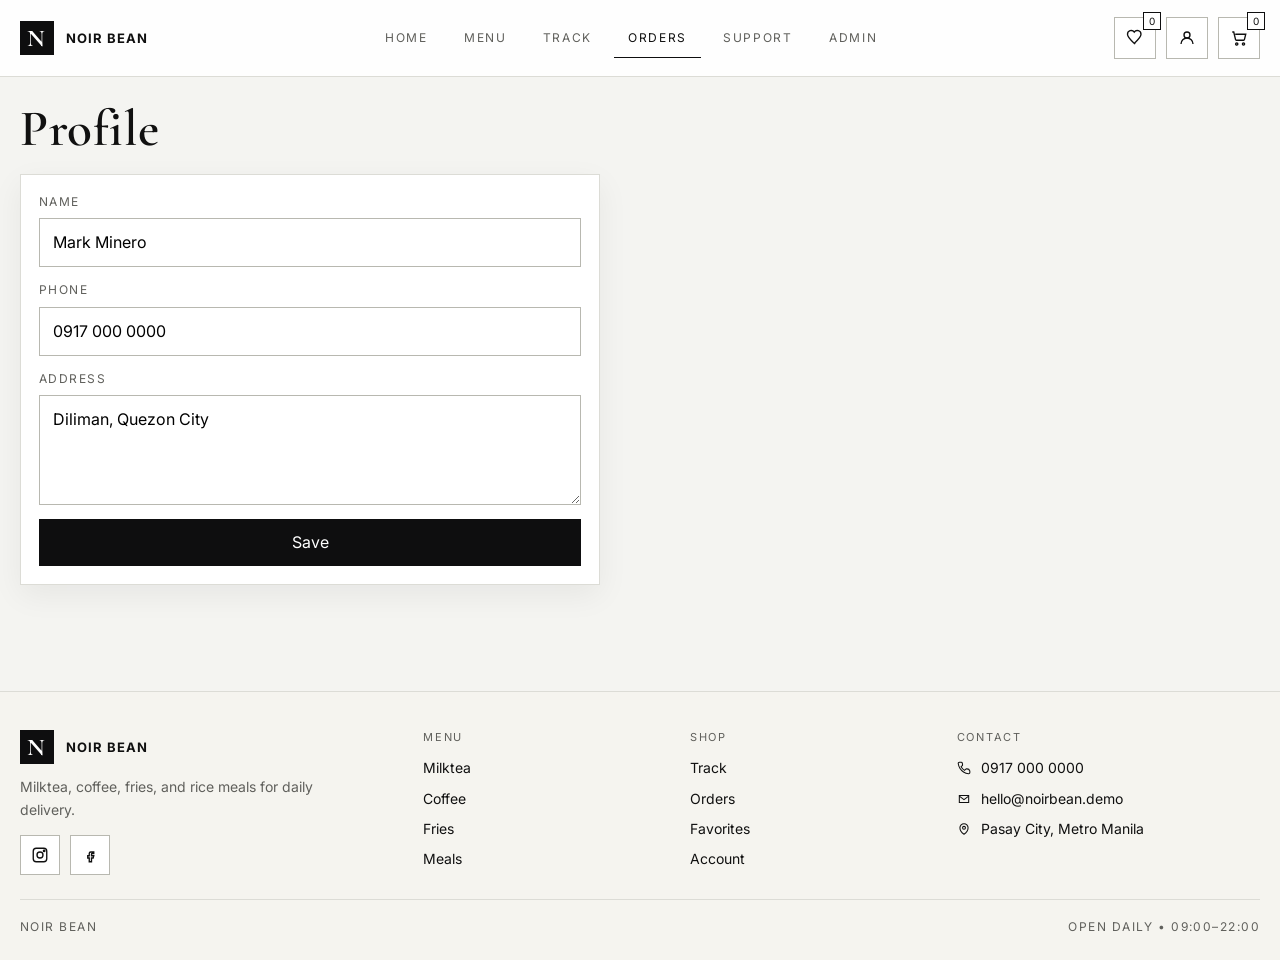
==== account.html @ 7abf773f "initial commit" ====
<!doctype html><html><head><title>Profile — Noir Bean</title><meta charset="utf-8"><meta name="viewport" content="width=device-width, initial-scale=1"><link rel="preconnect" href="https://fonts.googleapis.com"><link rel="preconnect" href="https://fonts.gstatic.com" crossorigin><link href="https://fonts.googleapis.com/css2?family=Cormorant+Garamond:wght@500;600;700&family=Inter:wght@400;500;600;700&display=swap" rel="stylesheet"><link rel="stylesheet" href="assets/css/style.css"></head><body data-page="account" data-active="history"><div data-header></div><main class="page"><section class="container"><div class="page-head"><div><h1>Profile</h1></div></div><div id="account-shell"></div></section></main><div data-footer></div><div id="modal" class="modal"></div><script src="assets/js/templates.js"></script><script src="assets/js/bootstrap.js"></script><script src="assets/js/app.js"></script></body></html>
---- assets/css/style.css ----
:root{
  --bg:#f4f4f1;
  --surface:#ffffff;
  --line:#dcdcd6;
  --line-dark:#b8b8b0;
  --text:#101010;
  --muted:#60605c;
  --dark:#0e0e0f;
  --soft:#efefe9;
  --ok:#0f7a34;
  --warn:#975d00;
  --danger:#8f1515;
  --shadow:0 10px 30px rgba(0,0,0,.06);
  --max:1280px;
}
*{box-sizing:border-box}
html,body{margin:0;padding:0}
body{font-family:Inter,system-ui,-apple-system,BlinkMacSystemFont,"Segoe UI",sans-serif;background:var(--bg);color:var(--text);line-height:1.45}
a{text-decoration:none;color:inherit}
img{display:block;max-width:100%}
button,input,textarea,select{font:inherit}
button{cursor:pointer}
.container{width:min(var(--max),calc(100% - 40px));margin:0 auto}
.page{padding:28px 0 72px}
.section{padding:22px 0}
.section-head,.split-head{display:flex;justify-content:space-between;align-items:end;gap:16px;margin-bottom:18px}
.section-head h2,.page-head h1,.split-head h2,.hero-copy h1,.admin-shell h1{font-family:"Cormorant Garamond", Georgia, serif;font-size:clamp(32px,4vw,56px);line-height:.95;letter-spacing:.01em;margin:0;font-weight:600}
.section-head p,.page-head p,.muted{color:var(--muted);margin:6px 0 0}
.page-head{display:flex;justify-content:space-between;align-items:end;gap:16px;margin-bottom:20px}
.tiny-inline,.tiny{font-size:12px;color:var(--muted);display:inline-flex;align-items:center;gap:6px}

.hero{padding:26px 0 18px}
.hero-grid{display:grid;grid-template-columns:1.1fr .9fr;gap:22px}
.hero-copy,.hero-media,.feature-card,.panel,.product-card,.bundle-card,.category-card,.metric,.board-card,.note-item,.history-row,.status-card,.promo-card,.mini-card{background:var(--surface);border:1px solid var(--line);box-shadow:var(--shadow)}
.hero-copy{padding:42px;display:flex;flex-direction:column;justify-content:space-between;min-height:500px;background:linear-gradient(180deg,#ffffff,#f7f7f3)}
.hero-copy p{font-size:15px;max-width:42ch}
.hero-actions,.page-actions,.nav-inline,.pay-row,.chip-row{display:flex;flex-wrap:wrap;gap:10px}
.hero-stat-row{display:grid;grid-template-columns:repeat(3,1fr);gap:10px}
.status-card{padding:16px}
.status-card span{display:block;color:var(--muted);font-size:12px;text-transform:uppercase;letter-spacing:.12em}
.status-card strong{font-size:22px}
.hero-media{overflow:hidden;position:relative;min-height:500px}
.hero-media img{width:100%;height:100%;object-fit:cover}
.hero-floating{position:absolute;right:18px;bottom:18px;background:rgba(255,255,255,.94);border:1px solid var(--line);padding:16px 18px;min-width:180px}
.grid-4{display:grid;grid-template-columns:repeat(4,1fr);gap:18px}
.grid-3{display:grid;grid-template-columns:repeat(3,1fr);gap:18px}
.product-grid{display:grid;grid-template-columns:repeat(4,minmax(0,1fr));gap:18px;align-items:start}
.category-card{position:relative;min-height:170px;padding:18px;overflow:hidden;display:flex;align-items:end}
.category-card img{position:absolute;inset:0;width:100%;height:100%;object-fit:cover;filter:grayscale(.1);opacity:.92}
.category-card::after{content:"";position:absolute;inset:0;background:linear-gradient(180deg,transparent,rgba(0,0,0,.55))}
.category-card span,.category-card strong{position:relative;color:#fff;z-index:1}
.category-card strong{display:block;font-size:26px;font-family:"Cormorant Garamond",serif}
.product-card{display:flex;flex-direction:column;overflow:hidden;min-width:0}
.product-media{display:block;aspect-ratio:4/3;overflow:hidden;background:#e9e9e3}
.product-media img{width:100%;height:100%;object-fit:cover;transition:transform .35s ease}
.product-card:hover .product-media img{transform:scale(1.04)}
.product-body{padding:14px 14px 16px;display:flex;flex-direction:column;gap:10px}
.product-top,.product-meta,.sum-row,.modal-head,.modal-foot,.order-head,.line-item{display:flex;align-items:center;justify-content:space-between;gap:12px}
.product-name{font-size:18px;font-weight:600}
.product-desc{color:var(--muted);font-size:13px;margin:0}
.product-actions{display:flex;gap:8px;margin-top:4px}
.bundle-card{display:grid;grid-template-columns:132px 1fr;gap:16px;align-items:center;padding:10px}
.bundle-card img{width:100%;height:104px;object-fit:cover}
.bundle-card p{margin:0 0 6px;font-size:15px}
.pill{display:inline-flex;align-items:center;justify-content:center;padding:5px 9px;border:1px solid var(--line-dark);font-size:11px;text-transform:uppercase;letter-spacing:.12em;background:#fff}
.pill.dark{background:var(--dark);color:#fff;border-color:var(--dark)}
.nav-tools .btn-icon{position:relative}
.site-header{position:sticky;top:0;z-index:40;background:rgba(255,255,255,.88);backdrop-filter:blur(10px);border-bottom:1px solid var(--line)}
.topbar{display:grid;grid-template-columns:auto 1fr auto;align-items:center;gap:18px;min-height:78px}
.brand{display:inline-flex;align-items:center;gap:12px;font-weight:700;letter-spacing:.08em;text-transform:uppercase;font-size:13px}
.brand.small{font-size:12px}
.brand-mark{width:34px;height:34px;border:1px solid var(--dark);display:grid;place-items:center;background:var(--dark);color:#fff;font-family:"Cormorant Garamond",serif;font-size:24px}
.main-nav{display:flex;align-items:center;justify-content:center;gap:8px}
.nav-link{padding:11px 14px;font-size:12px;text-transform:uppercase;letter-spacing:.14em;color:var(--muted);border-bottom:1px solid transparent}
.nav-link.active,.nav-link:hover{color:var(--text);border-color:var(--dark)}
.nav-mobile-head,.nav-mobile-tools,.nav-overlay{display:none}
.nav-tools{display:flex;align-items:center;gap:10px;justify-self:end}
.mobile-nav-toggle,.mobile-close{display:none}
.count-badge{position:absolute;right:-6px;top:-6px;min-width:18px;height:18px;border:1px solid var(--dark);display:grid;place-items:center;background:#fff;font-size:10px}
.count-badge.inline{position:static;min-width:20px;height:20px;margin-left:auto}
.btn,.chip,.text-btn{border:1px solid var(--dark);background:#fff;color:var(--text);padding:11px 14px;display:inline-flex;align-items:center;justify-content:center;gap:8px;transition:.2s ease}
.btn:hover,.chip:hover,.text-btn:hover{background:#f4f4f0}
.btn-dark{background:var(--dark);color:#fff}
.btn-dark:hover{background:#222}
.btn-icon{width:42px;height:42px;padding:0;border-color:var(--line-dark)}
.btn-icon.active{background:var(--dark);color:#fff;border-color:var(--dark)}
.text-btn{border:none;padding:0;background:none;color:var(--muted)}
.wide{width:100%}
.icon{width:18px;height:18px;display:inline-flex}.icon svg{width:100%;height:100%}
.icon.small{width:14px;height:14px}
.control-row{display:flex;flex-wrap:wrap;gap:10px;align-items:center}
.search-box,.select-box{background:#fff;border:1px solid var(--line);display:flex;align-items:center;gap:10px;padding:0 12px;min-height:48px}
.search-box input,.select-box select{border:none;outline:none;background:transparent;min-width:180px}
.chip{border-color:var(--line-dark);padding:10px 12px}
.chip.active{background:var(--dark);color:#fff;border-color:var(--dark)}
.panel{padding:18px}
.sticky{position:sticky;top:100px}
.form-stack{display:grid;gap:14px}.field{display:grid;gap:8px}.field label{font-size:12px;text-transform:uppercase;letter-spacing:.12em;color:var(--muted)}
.field input,.field textarea{border:1px solid var(--line-dark);padding:12px 13px;background:#fff;outline:none}.field textarea{min-height:110px;resize:vertical}
.product-page-grid,.tracking-grid,.cart-grid,.checkout-grid,.split-grid,.admin-shell{display:grid;gap:20px}
.product-page-grid{grid-template-columns:1.05fr .95fr}.product-page-media{background:#fff;border:1px solid var(--line);padding:12px}.product-page-media img{width:100%;aspect-ratio:4/4;object-fit:cover}
.product-page-info{background:#fff;border:1px solid var(--line);padding:24px 24px 28px}.product-page-info h1{margin:10px 0 6px;font-family:"Cormorant Garamond",serif;font-size:54px;line-height:.95}
.breadcrumb{font-size:12px;color:var(--muted);text-transform:uppercase;letter-spacing:.12em}
.price-line{display:flex;justify-content:space-between;align-items:center;gap:12px;margin:12px 0 18px}.price-line strong{font-size:32px}
.option-group{display:grid;gap:8px;margin:16px 0}.option-group label{font-size:12px;text-transform:uppercase;letter-spacing:.12em;color:var(--muted)}
.qty-row{display:flex;align-items:center;gap:14px;margin:18px 0}
.cart-grid,.checkout-grid{grid-template-columns:1.2fr .8fr}.cart-row{display:grid;grid-template-columns:90px 1fr auto;gap:14px;align-items:center;padding:14px 0;border-bottom:1px solid var(--line)}
.cart-row img{width:90px;height:90px;object-fit:cover}.cart-row h3{margin:0 0 4px}.cart-row p{margin:0 0 6px;color:var(--muted);font-size:13px}
.qty-tools{display:flex;align-items:center;gap:8px;flex-wrap:wrap;justify-content:flex-end}
.sum-row{padding:8px 0}.sum-row.total{border-top:1px solid var(--line);margin-top:6px;padding-top:16px}
.empty-state,.success-card{min-height:300px;display:grid;place-items:center;text-align:center;gap:14px}.success-card strong{font-size:22px}
.tracking-grid{grid-template-columns:1.2fr .8fr}.tracking-map{position:relative;height:220px;border:1px solid var(--line);background:linear-gradient(180deg,#f9f9f7,#f0f0ea);overflow:hidden;margin-top:18px}.route{position:absolute;left:12%;right:12%;top:50%;height:4px;background:#d3d3cc;transform:translateY(-50%)}.route-fill{position:absolute;left:12%;top:50%;height:4px;background:var(--dark);transform:translateY(-50%)}
.marker{position:absolute;top:50%;transform:translateY(-50%);padding:8px 10px;border:1px solid var(--dark);background:#fff;font-size:12px}.marker.shop{left:10%}.marker.home{right:10%}.marker.rider{top:38%}
.timeline{display:grid;grid-template-columns:repeat(4,1fr);gap:10px;margin-top:18px}.timeline-step{padding:14px;border:1px solid var(--line);background:#fafaf7}.timeline-step.done{border-color:var(--dark);background:#fff}.timeline-step span{display:inline-grid;place-items:center;width:28px;height:28px;background:#ededea;border:1px solid var(--line-dark);margin-bottom:8px}
.support-grid{display:grid;grid-template-columns:repeat(3,1fr);gap:18px}.faq-list{margin-top:18px;display:grid;gap:12px}.faq-list details summary{cursor:pointer;font-weight:600}
.history-row{display:flex;justify-content:space-between;align-items:center;padding:16px 18px;margin-bottom:12px}.history-row p,.history-row span{margin:4px 0 0;color:var(--muted)}
.admin-layout{display:grid;grid-template-columns:260px 1fr;min-height:calc(100vh - 79px)}
.admin-side{background:var(--dark);color:#fff;padding:24px;border-right:1px solid #222}.admin-logo{display:flex;align-items:center;gap:10px;margin-bottom:22px;font-family:"Cormorant Garamond",serif;font-size:34px}.admin-side nav{display:grid;gap:8px}.admin-tab{border:1px solid #333;background:transparent;color:#fff;padding:12px 14px;text-align:left}.admin-tab.active,.admin-tab:hover{background:#fff;color:#111;border-color:#fff}
.admin-main{padding:24px}.metrics-grid{display:grid;grid-template-columns:repeat(5,1fr);gap:16px;margin-bottom:16px}.metric{padding:18px;display:grid;gap:10px;text-align:left}.metric span{font-size:12px;text-transform:uppercase;letter-spacing:.12em;color:var(--muted)}.metric strong{font-size:26px}.metric.live{background:#eaf8ef;border-color:#98d3ab;animation:pulse 1.4s infinite}.metric.cancel{background:#fdecec;border-color:#e1aaaa}.metric em{font-style:normal;color:var(--ok);font-size:12px;text-transform:uppercase;letter-spacing:.12em}
@keyframes pulse{0%{box-shadow:0 0 0 0 rgba(15,122,52,.15)}70%{box-shadow:0 0 0 12px rgba(15,122,52,0)}100%{box-shadow:0 0 0 0 rgba(15,122,52,0)}}
.overview-grid{display:grid;grid-template-columns:repeat(3,1fr);gap:16px;margin-bottom:16px}.line-item{padding:10px 0;border-bottom:1px solid var(--line)}
.board-grid{display:grid;grid-template-columns:repeat(4,1fr);gap:14px}.board-col{background:#f0f0eb;border:1px solid var(--line);padding:12px}.board-head{font-weight:700;margin-bottom:12px}.board-card{width:100%;text-align:left;border:1px solid var(--line-dark);background:#fff;padding:12px;display:grid;gap:6px;margin-bottom:10px}.board-empty{padding:24px 0;text-align:center;color:var(--muted)}
.table-wrap{overflow:auto;background:#fff;border:1px solid var(--line)}table{width:100%;border-collapse:collapse}th,td{padding:14px 12px;border-bottom:1px solid var(--line);text-align:left;font-size:14px}th{font-size:12px;text-transform:uppercase;letter-spacing:.12em;color:var(--muted)}
.status{display:inline-flex;padding:5px 9px;border:1px solid var(--line-dark);font-size:11px;text-transform:uppercase;letter-spacing:.12em;background:#fff}.status.queued{background:#f0f0ef}.status.preparing{background:#fff2dc;border-color:#d6b06c}.status.on-delivery{background:#e6f0ff;border-color:#8ab1ff}.status.delivered{background:#eaf8ef;border-color:#98d3ab}.status.low{background:#fdecec;border-color:#e6b3b3}.status.available{background:#eaf8ef;border-color:#98d3ab}.status.busy{background:#fff2dc;border-color:#d6b06c}.status.offline{background:#f0f0ef}.rider-card{display:grid;gap:12px}
.analytics-grid{display:grid;grid-template-columns:1.1fr .9fr;gap:16px}.chart{height:260px;display:flex;align-items:flex-end;gap:10px;padding:18px;background:linear-gradient(180deg,#fbfbf8,#f2f2ed);border:1px solid var(--line)}.bar{flex:1;background:var(--dark)}
.note-item{display:flex;justify-content:space-between;align-items:center;padding:14px;margin-bottom:10px}.mini-card{padding:16px;margin-bottom:12px;display:grid;gap:4px}.mini-card span{font-size:12px;text-transform:uppercase;letter-spacing:.12em;color:var(--muted)}
.modal{position:fixed;inset:0;pointer-events:none}.modal.open{pointer-events:auto}.modal-backdrop{position:absolute;inset:0;background:rgba(0,0,0,.36);opacity:0}.modal.open .modal-backdrop{opacity:1}.modal-card{position:relative;width:min(560px,calc(100% - 24px));margin:60px auto;background:#fff;border:1px solid var(--line);transform:translateY(18px);opacity:0}.modal.open .modal-card{transform:translateY(0);opacity:1}.modal-head,.modal-foot,.modal-body{padding:16px 18px}.modal-head,.modal-foot{border-bottom:1px solid var(--line)}.modal-foot{border-top:1px solid var(--line);border-bottom:none;justify-content:flex-end}
.toast-root{position:fixed;right:20px;bottom:20px;display:grid;gap:10px;z-index:60}.toast{background:var(--dark);color:#fff;padding:12px 16px;border:1px solid #222;opacity:0;transform:translateY(10px);transition:.2s ease}.toast.show{opacity:1;transform:translateY(0)}
.narrow{max-width:580px}
.footer{border-top:1px solid var(--line);padding:32px 0 24px;margin-top:34px;background:#f7f7f3}.footer-grid{display:grid;grid-template-columns:1.25fr .8fr .8fr 1fr;gap:24px;padding:6px 0 24px}.footer-brand{margin-bottom:12px}.footer-brand-block p{max-width:320px;margin:0 0 14px;color:var(--muted);line-height:1.6}.footer-title{display:block;margin-bottom:12px;font-size:11px;text-transform:uppercase;letter-spacing:.16em;color:var(--muted)}.footer-links,.footer-contact-list{display:grid;gap:10px}.footer-links a,.footer-contact-list a{color:var(--text);display:inline-flex;align-items:center;gap:10px}.footer-socials{display:flex;gap:10px}.social-link{width:40px;height:40px;border:1px solid var(--line-dark);display:grid;place-items:center;background:#fff}.social-link:hover{background:var(--dark);color:#fff;border-color:var(--dark)}.footer-bottom{display:flex;justify-content:space-between;gap:16px;padding-top:18px;border-top:1px solid var(--line);color:var(--muted);font-size:12px;text-transform:uppercase;letter-spacing:.12em}
@media (max-width: 1100px){
  .hero-grid,.product-grid,.grid-4,.metrics-grid,.overview-grid,.board-grid,.support-grid,.analytics-grid,.tracking-grid,.cart-grid,.checkout-grid,.product-page-grid{grid-template-columns:repeat(2,1fr)}
  .admin-layout{grid-template-columns:1fr}.admin-side{padding:16px}.admin-side nav{grid-template-columns:repeat(3,1fr)}
  .main-nav{position:fixed;top:0;right:0;bottom:0;width:min(360px,100%);background:#fff;padding:18px 18px 24px;display:grid;align-content:start;gap:4px;transform:translateX(100%);transition:.25s ease;border-left:1px solid var(--line);z-index:90}
  .nav-mobile-head{display:flex;align-items:center;justify-content:space-between;padding-bottom:12px;margin-bottom:8px;border-bottom:1px solid var(--line)}
  .nav-mobile-tools{display:grid;gap:8px;padding-top:12px;margin-top:10px;border-top:1px solid var(--line)}
  .nav-tool-link{display:flex;align-items:center;gap:10px;border:1px solid var(--line-dark);padding:12px;background:#fff;color:var(--text);text-transform:uppercase;letter-spacing:.12em;font-size:11px}
  .nav-tool-link .icon{width:16px;height:16px}
  body.nav-open .main-nav{transform:translateX(0)}
  .nav-overlay{position:fixed;inset:0;background:rgba(0,0,0,.28);z-index:80;opacity:0;pointer-events:none;transition:.2s ease}
  body.nav-open .nav-overlay{opacity:1;pointer-events:auto}
  .mobile-nav-toggle,.mobile-close{display:inline-flex}
  .main-nav .nav-link{padding:14px 0;border-bottom:1px solid var(--line)}
  .topbar{grid-template-columns:auto 1fr auto}
}
@media (max-width: 760px){
  .container{width:min(var(--max),calc(100% - 24px))}
  .hero-grid,.product-grid,.grid-4,.grid-3,.metrics-grid,.overview-grid,.board-grid,.support-grid,.analytics-grid,.tracking-grid,.cart-grid,.checkout-grid,.product-page-grid,.hero-stat-row,.footer-grid{grid-template-columns:1fr}
  .hero-copy,.hero-media{min-height:auto}
  .nav-tools .hide-mobile{display:none}
  .section-head,.page-head,.split-head,.footer-bottom{display:grid}
}


/* Fix pass */
.topbar{min-height:76px}
.main-nav{flex:1}
.nav-tools{display:flex;align-items:center;gap:10px}
.mobile-nav-toggle{display:none}
.nav-overlay{position:fixed;inset:0;background:rgba(0,0,0,.38);opacity:0;pointer-events:none;transition:.25s ease;z-index:80}
.nav-mobile-head,.nav-mobile-tools{display:none}
.footer{background:#f5f4ef}
.footer-grid{align-items:start}
.footer-brand-block p{font-size:14px}
.footer-contact-list a span,.footer-links a{font-size:14px}
@media (max-width:1100px){
  .mobile-nav-toggle{display:grid}
  .hide-mobile{display:none!important}
  .topbar{grid-template-columns:auto auto auto;display:grid;align-items:center;gap:12px}
  .brand{justify-self:start}
  .nav-tools{justify-self:end}
  .main-nav{position:fixed;top:0;right:0;bottom:0;width:min(380px,100%);background:#fff;padding:18px 22px 28px;display:grid;align-content:start;gap:4px;transform:translateX(100%);transition:.28s ease;border-left:1px solid var(--line);z-index:90;overflow:auto}
  .nav-mobile-head,.nav-mobile-tools{display:grid}
  .nav-mobile-head{grid-template-columns:1fr auto;align-items:center;padding-bottom:14px;margin-bottom:8px;border-bottom:1px solid var(--line)}
  .nav-mobile-tools{gap:10px;padding-top:14px;margin-top:8px;border-top:1px solid var(--line)}
  .nav-tool-link{display:grid;grid-template-columns:20px 1fr auto;align-items:center;gap:12px;padding:12px 0;border-bottom:1px solid var(--line);color:var(--text)}
  .main-nav .nav-link{padding:14px 0;border-bottom:1px solid var(--line)}
  body.nav-open{overflow:hidden}
  body.nav-open .main-nav{transform:translateX(0)}
  body.nav-open .nav-overlay{opacity:1;pointer-events:auto}
}
@media (max-width:760px){
  .footer-bottom{grid-template-columns:1fr;gap:8px}
}

@media (max-width:1100px){
  .topbar{grid-template-columns:auto 1fr auto;gap:10px}
  .main-nav{width:min(340px,100%)}
  .nav-tools{display:flex;align-items:center;justify-self:end;gap:8px}
  .nav-tools .btn-icon{width:42px;height:42px}
  .mobile-nav-toggle{display:inline-flex;order:3}
}
@media (max-width:760px){
  .product-grid{grid-template-columns:1fr}
  .product-media{aspect-ratio:4/3}
}
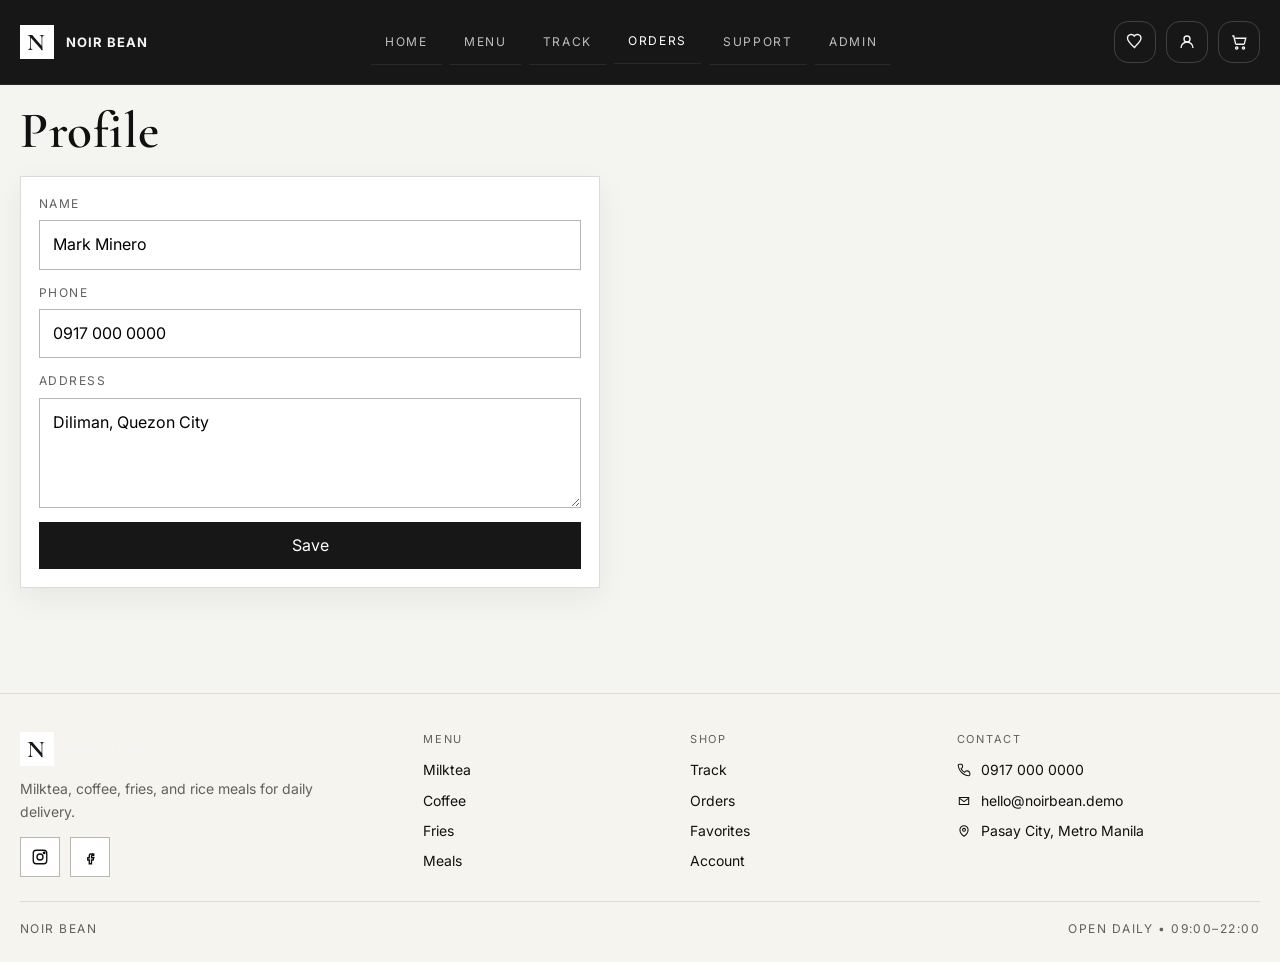
==== commit dbc1cf2b: "last update for frontend" ====
--- a/account.html
+++ b/account.html
@@ -1 +1 @@
-<!doctype html><html><head><title>Profile — Noir Bean</title><meta charset="utf-8"><meta name="viewport" content="width=device-width, initial-scale=1"><link rel="preconnect" href="https://fonts.googleapis.com"><link rel="preconnect" href="https://fonts.gstatic.com" crossorigin><link href="https://fonts.googleapis.com/css2?family=Cormorant+Garamond:wght@500;600;700&family=Inter:wght@400;500;600;700&display=swap" rel="stylesheet"><link rel="stylesheet" href="assets/css/style.css"></head><body data-page="account" data-active="history"><div data-header></div><main class="page"><section class="container"><div class="page-head"><div><h1>Profile</h1></div></div><div id="account-shell"></div></section></main><div data-footer></div><div id="modal" class="modal"></div><script src="assets/js/templates.js"></script><script src="assets/js/bootstrap.js"></script><script src="assets/js/app.js"></script></body></html>
+<!doctype html><html><head><title>Profile — Noir Bean</title><meta charset="utf-8"><meta name="viewport" content="width=device-width, initial-scale=1"><link rel="preconnect" href="https://fonts.googleapis.com"><link rel="preconnect" href="https://fonts.gstatic.com" crossorigin><link href="https://fonts.googleapis.com/css2?family=Cormorant+Garamond:wght@500;600;700&family=Inter:wght@400;500;600;700&display=swap" rel="stylesheet"><link rel="stylesheet" href="assets/css/style.css"></head><body data-page="account" data-active="history"><div data-header></div><main class="page"><section class="container"><div class="page-head"><div><h1>Profile</h1></div></div><div id="account-shell"></div></section></main><div data-footer></div><div id="modal" class="modal"></div><script src="assets/js/layout.js"></script><script src="assets/js/bootstrap.js"></script><script src="assets/js/nav.js"></script><script src="assets/js/app.js"></script></body></html>
--- a/assets/css/style.css
+++ b/assets/css/style.css
@@ -194,3 +194,282 @@
   .product-grid{grid-template-columns:1fr}
   .product-media{aspect-ratio:4/3}
 }
+
+
+html{scroll-behavior:smooth}
+body{opacity:1;transition:opacity .28s ease,background-color .2s ease}
+body.page-leaving{opacity:.02}
+body.page-ready .site-header,body.page-ready main,body.page-ready .footer,body.page-ready .admin-layout{animation:pageRise .6s cubic-bezier(.22,1,.36,1)}
+@keyframes pageRise{from{opacity:0;transform:translateY(22px)}to{opacity:1;transform:none}}
+@keyframes floatUp{from{opacity:0;transform:translateY(24px)}to{opacity:1;transform:none}}
+@keyframes pulseDot{0%,100%{transform:scale(1);opacity:.9}50%{transform:scale(1.12);opacity:1}}
+@keyframes shimmer{0%{background-position:200% 0}100%{background-position:-200% 0}}
+@keyframes cartPop{0%{transform:scale(1)}35%{transform:scale(1.18)}100%{transform:scale(1)}}
+
+.hero-copy,.hero-media,.panel,.product-card,.bundle-card,.category-card,.metric,.board-card,.note-item,.history-row,.status-card,.promo-card,.mini-card,.support-grid .panel,.receipt,.cart-row,.timeline-step,.rider-card,.search-box,.select-box,.field input,.field textarea,.chip,.btn,.nav-link,.brand-mark,.social-link,.admin-tab,.bar,.hero-floating,.tracking-map,.modal-card,.faq-list details,.count-badge{transition:transform .28s ease,box-shadow .28s ease,opacity .28s ease,border-color .28s ease,background-color .28s ease,color .28s ease,filter .28s ease}
+
+.btn,.chip,.btn-icon,.text-btn,.nav-link,.admin-tab,.social-link{position:relative;overflow:hidden}
+.btn:hover,.chip:hover,.btn-icon:hover,.social-link:hover,.admin-tab:hover{transform:translateY(-2px);box-shadow:0 12px 24px rgba(0,0,0,.08)}
+.btn:active,.chip:active,.btn-icon:active,.admin-tab:active{transform:translateY(0) scale(.98)}
+.nav-link:hover,.nav-link.active{transform:translateY(-1px)}
+.brand:hover .brand-mark{transform:rotate(-8deg) scale(1.04)}
+.panel:hover,.promo-card:hover,.metric:hover,.mini-card:hover,.history-row:hover,.note-item:hover,.support-grid .panel:hover,.receipt:hover{transform:translateY(-4px);box-shadow:0 18px 36px rgba(0,0,0,.08)}
+.product-card:hover,.bundle-card:hover,.category-card:hover,.board-card:hover,.rider-card:hover{transform:translateY(-6px);box-shadow:0 20px 38px rgba(0,0,0,.1)}
+.history-row:hover{border-color:var(--line-dark)}
+.product-card:hover .product-media img,.product-page-media:hover img,.category-card:hover img{transform:scale(1.06)}
+.product-page-media,.product-page-info{overflow:hidden}
+.product-page-media img{transition:transform .45s ease}
+.hero-media img{transition:transform .7s ease,filter .4s ease}
+.hero-media:hover img{transform:scale(1.05);filter:saturate(1.02)}
+.hero-floating{backdrop-filter:blur(10px);animation:floatUp .7s .18s both}
+.status-card:nth-child(1),.hero-stat-row .status-card:nth-child(1){animation:floatUp .55s .08s both}
+.status-card:nth-child(2),.hero-stat-row .status-card:nth-child(2){animation:floatUp .55s .16s both}
+.status-card:nth-child(3),.hero-stat-row .status-card:nth-child(3){animation:floatUp .55s .24s both}
+.search-box:focus-within,.select-box:focus-within,.field input:focus,.field textarea:focus{border-color:var(--dark);box-shadow:0 0 0 4px rgba(16,16,16,.07);transform:translateY(-1px)}
+.field input,.field textarea{transition:transform .22s ease,box-shadow .22s ease,border-color .22s ease}
+.chip.active,.btn-icon.active{transform:translateY(-1px)}
+.count-badge.bump{animation:cartPop .4s ease}
+
+[data-animate]{opacity:0;transform:translateY(24px);will-change:transform,opacity}
+[data-animate].in-view{opacity:1;transform:none;transition:transform .65s cubic-bezier(.22,1,.36,1),opacity .65s ease}
+[data-animate="left"]{transform:translateX(-24px)}
+[data-animate="right"]{transform:translateX(24px)}
+[data-animate="zoom"]{transform:scale(.96)}
+[data-animate="stagger"]{transform:translateY(20px)}
+
+.toast-root{position:fixed;right:20px;bottom:20px;display:grid;gap:10px;z-index:120}
+.toast{min-width:180px;padding:12px 14px;background:rgba(14,14,15,.95);color:#fff;border:1px solid rgba(255,255,255,.1);box-shadow:0 18px 34px rgba(0,0,0,.18);opacity:0;transform:translateY(18px) scale(.98)}
+.toast.show{opacity:1;transform:none}
+
+.page-loader{position:fixed;inset:0;display:grid;place-items:center;background:rgba(244,244,241,.72);backdrop-filter:blur(6px);z-index:110;opacity:0;pointer-events:none;transition:opacity .24s ease}
+.page-loader.show{opacity:1}
+.page-loader-inner{display:grid;gap:12px;justify-items:center}
+.page-loader-dot{width:12px;height:12px;border-radius:999px;background:var(--dark);animation:pulseDot .9s infinite ease-in-out}
+.page-loader-text{font-size:12px;letter-spacing:.16em;text-transform:uppercase;color:var(--muted)}
+
+.skeleton{position:relative;overflow:hidden;background:linear-gradient(90deg,#f1f1eb 25%,#fcfcfa 37%,#f1f1eb 63%);background-size:400% 100%;animation:shimmer 1.25s infinite linear;border:1px solid var(--line)}
+.skeleton-card{min-height:340px}
+.skeleton-line{height:12px;border-radius:999px}
+.skeleton-line.short{width:42%}
+.skeleton-line.mid{width:68%}
+.skeleton-line.tall{height:180px;border-radius:0}
+
+.modal{position:fixed;inset:0;display:grid;place-items:center;z-index:80;pointer-events:none;opacity:0;transition:opacity .22s ease}
+.modal.open{pointer-events:auto;opacity:1}
+.modal-backdrop{position:absolute;inset:0;background:rgba(8,8,8,.48);backdrop-filter:blur(2px);opacity:0;transition:opacity .24s ease}
+.modal.open .modal-backdrop{opacity:1}
+.modal-card{position:relative;z-index:1;max-width:min(560px,calc(100% - 24px));width:100%;background:#fff;border:1px solid var(--line);box-shadow:0 22px 48px rgba(0,0,0,.18);transform:translateY(22px) scale(.96);opacity:0;transition:transform .28s cubic-bezier(.22,1,.36,1),opacity .28s ease}
+.modal.open .modal-card{transform:none;opacity:1}
+.modal-body{padding:12px 18px 0}
+.modal-head,.modal-foot{padding:18px}
+
+.timeline-step.done span{background:var(--dark);color:#fff;border-color:var(--dark);transform:scale(1.05)}
+.route-fill{transition:width .8s cubic-bezier(.22,1,.36,1)}
+.marker.rider{transition:left .8s cubic-bezier(.22,1,.36,1),transform .28s ease;animation:pulseDot 1.4s infinite ease-in-out}
+.bar{transform-origin:bottom;animation:floatUp .65s both}
+#chart-bars .bar:nth-child(1){animation-delay:.04s}#chart-bars .bar:nth-child(2){animation-delay:.08s}#chart-bars .bar:nth-child(3){animation-delay:.12s}#chart-bars .bar:nth-child(4){animation-delay:.16s}#chart-bars .bar:nth-child(5){animation-delay:.20s}#chart-bars .bar:nth-child(6){animation-delay:.24s}#chart-bars .bar:nth-child(7){animation-delay:.28s}
+.faq-list details[open]{box-shadow:0 14px 28px rgba(0,0,0,.08);transform:translateY(-2px)}
+
+@media (prefers-reduced-motion:reduce){
+  html{scroll-behavior:auto}
+  *,*::before,*::after{animation:none !important;transition:none !important}
+  [data-animate]{opacity:1 !important;transform:none !important}
+  body{opacity:1 !important}
+}
+
+
+.inline-form{display:grid;grid-template-columns:1fr auto;gap:10px}.small-text{font-size:12px}.history-order-card{display:grid;grid-template-columns:1.2fr .8fr 1.4fr;gap:14px;align-items:center}.page-actions.compact{display:flex;flex-wrap:wrap;gap:8px}.detail-stack{display:grid;gap:12px}.detail-grid{display:grid;grid-template-columns:repeat(2,1fr);gap:12px}.admin-toolbar{display:flex;gap:10px;justify-content:flex-end;margin:0 0 12px}.modal-actions-wrap{display:flex;flex-wrap:wrap;gap:8px}.status.cancelled{background:#f7ecec;border-color:#deb0b0}.status.rejected{background:#fdecec;border-color:#e6b3b3}.status.verified{background:#eaf8ef;border-color:#98d3ab}@media (max-width:760px){.history-order-card,.detail-grid{grid-template-columns:1fr}.admin-toolbar,.page-actions.compact,.modal-actions-wrap{display:grid}}
+
+
+/* UI refresh patch */
+.site-header{background:#171717!important;border-bottom:1px solid rgba(255,255,255,.08)!important;backdrop-filter:blur(14px)}
+.brand,.nav-link,.site-header .btn-icon{color:#f5f5f5}
+.nav-link{color:rgba(255,255,255,.72);border-bottom-color:transparent}
+.nav-link.active,.nav-link:hover{color:#fff;border-color:#fff}
+.nav-tools .btn-icon,.mobile-nav-toggle,.mobile-close{background:rgba(255,255,255,.04);border-color:rgba(255,255,255,.12);color:#fff}
+.count-badge{background:#fff;color:#171717}
+.main-nav{background:#171717}
+.nav-tool-link{background:transparent;color:#fff;border-color:rgba(255,255,255,.12)}
+.nav-mobile-head,.nav-mobile-tools,.main-nav .nav-link{border-color:rgba(255,255,255,.08)!important}
+.page{padding-top:22px}
+
+.toast-root{left:50%;right:auto;top:92px;bottom:auto;transform:translateX(-50%);display:flex;flex-direction:column;align-items:center;pointer-events:none}
+.toast{min-width:0;border-radius:999px;padding:10px 16px;background:rgba(23,23,23,.96);border:1px solid rgba(255,255,255,.08);box-shadow:0 14px 30px rgba(0,0,0,.18);font-size:13px;letter-spacing:.02em}
+
+.carousel-section{padding-top:4px}
+.marquee-wrap{overflow:hidden;border:1px solid var(--line);background:#111;padding:14px 0;box-shadow:var(--shadow)}
+.marquee-track{display:flex;gap:16px;width:max-content;animation:marqueeFlow 24s linear infinite}
+.marquee-wrap:hover .marquee-track{animation-play-state:paused}
+.marquee-card{width:240px;flex:0 0 240px;background:#1a1a1a;border:1px solid rgba(255,255,255,.08);color:#fff;overflow:hidden}
+.marquee-card img{width:100%;height:150px;object-fit:cover}
+.marquee-card div{padding:12px 14px;display:grid;gap:4px}
+.marquee-card span{font-size:11px;letter-spacing:.14em;text-transform:uppercase;color:rgba(255,255,255,.64)}
+.marquee-card strong{font-size:16px;font-weight:600}
+@keyframes marqueeFlow{from{transform:translateX(0)}to{transform:translateX(calc(-50% - 8px))}}
+@media (max-width:760px){.toast-root{top:84px}.marquee-card{width:200px;flex-basis:200px}}
+
+
+/* User-requested UI refinement */
+:root{--dark:#171717}
+.site-header{background:rgba(23,23,23,.96);border-bottom:1px solid rgba(255,255,255,.08)}
+.brand,.nav-link,.nav-tool-link,.mobile-close,.mobile-nav-toggle,.nav-tools .btn-icon{color:#f5f5f5}
+.nav-link{color:rgba(255,255,255,.72)}
+.nav-link.active,.nav-link:hover{color:#fff;border-color:#fff}
+.brand-mark{background:#fff;color:#171717;border-color:#fff}
+.nav-tools .btn-icon,.mobile-nav-toggle,.mobile-close{background:transparent;border-color:rgba(255,255,255,.18);border-radius:14px;overflow:visible}
+.nav-tools .btn-icon:hover,.mobile-nav-toggle:hover,.mobile-close:hover{background:rgba(255,255,255,.08);border-color:rgba(255,255,255,.28)}
+.count-badge{right:-4px;top:-4px;min-width:18px;height:18px;padding:0 5px;border:none;border-radius:999px;background:#fff;color:#171717;font-size:10px;font-weight:700;box-shadow:0 6px 16px rgba(0,0,0,.22)}
+.count-badge[hidden]{display:none!important}
+.toast-root{right:16px;bottom:16px;max-width:min(320px,calc(100vw - 32px))}
+.toast{min-width:0;padding:10px 12px;border-radius:14px;background:rgba(23,23,23,.96);border:1px solid rgba(255,255,255,.08);box-shadow:0 14px 30px rgba(0,0,0,.24);font-size:13px}
+.main-nav{background:#171717}
+.nav-mobile-head,.nav-mobile-tools,.main-nav .nav-link,.nav-tool-link{border-color:rgba(255,255,255,.08)!important}
+.nav-tool-link{background:transparent;color:#fff}
+.nav-tool-link .count-badge.inline{background:#fff;color:#171717}
+@media (min-width:1101px){
+  .site-header .topbar{min-height:84px}
+}
+.carousel-shell{position:relative;overflow:hidden;border:1px solid var(--line);background:#fff;box-shadow:var(--shadow)}
+.carousel-shell::before,.carousel-shell::after{content:"";position:absolute;top:0;bottom:0;width:72px;z-index:2;pointer-events:none}
+.carousel-shell::before{left:0;background:linear-gradient(90deg,#f4f4f1,transparent)}
+.carousel-shell::after{right:0;background:linear-gradient(270deg,#f4f4f1,transparent)}
+.carousel-track{display:flex;gap:16px;width:max-content;padding:18px;animation:nbMarquee 28s linear infinite}
+.carousel-shell:hover .carousel-track{animation-play-state:paused}
+.carousel-card{width:240px;flex:0 0 auto;display:grid;gap:10px;padding:12px;background:#fff;border:1px solid var(--line);box-shadow:var(--shadow)}
+.carousel-card img{width:100%;height:160px;object-fit:cover}
+.carousel-card p{margin:0;color:var(--muted);text-transform:uppercase;letter-spacing:.12em;font-size:11px}
+.carousel-card strong{font-size:18px}
+@keyframes nbMarquee{from{transform:translateX(0)}to{transform:translateX(calc(-50% - 8px))}}
+@media (prefers-reduced-motion:reduce){.carousel-track{animation:none}}
+
+
+/* nav refactor fix */
+.site-header{position:sticky;top:0;z-index:70}
+.main-nav .nav-link{display:flex;align-items:center;min-height:46px}
+.nav-tool-link{min-height:48px}
+.nav-tool-link .icon,.main-nav .nav-link .icon{flex:0 0 auto}
+.nav-tool-link span:nth-child(2){min-width:0}
+.count-badge.inline{justify-self:end;margin-left:0}
+@media (max-width:1100px){
+  .main-nav{left:auto;max-width:100vw;box-sizing:border-box}
+  .nav-mobile-head{display:flex!important;align-items:center;justify-content:space-between;gap:12px}
+  .nav-mobile-head .brand{min-width:0}
+  .nav-mobile-head .mobile-close{flex:0 0 auto}
+  .main-nav .nav-link{width:100%;justify-content:flex-start}
+  .nav-tool-link{display:grid!important;grid-template-columns:20px minmax(0,1fr) auto;align-items:center;column-gap:12px}
+}
+@media (max-width:760px){
+  .control-row{display:grid;grid-template-columns:1fr;align-items:stretch}
+  .search-box,.select-box{width:100%}
+  .search-box input,.select-box select{min-width:0;width:100%}
+  .chip-row{display:flex;flex-wrap:wrap}
+}
+
+
+/* Sidebar mobile fix */
+@media (max-width: 1100px){
+  .site-header{overflow:visible}
+  .main-nav{
+    left:auto;
+    right:0;
+    width:min(360px,100vw);
+    max-width:100vw;
+    height:100dvh;
+    min-height:100dvh;
+    padding:18px 20px 28px;
+    box-sizing:border-box;
+    overflow-y:auto;
+    overflow-x:hidden;
+    -webkit-overflow-scrolling:touch;
+    box-shadow:-18px 0 40px rgba(0,0,0,.18);
+  }
+  .nav-mobile-head{
+    display:flex!important;
+    align-items:center;
+    justify-content:space-between;
+    gap:12px;
+  }
+  .nav-mobile-head .brand{
+    min-width:0;
+    flex:1 1 auto;
+  }
+  .nav-mobile-head .mobile-close{
+    flex:0 0 auto;
+  }
+  .main-nav .nav-link,
+  .nav-tool-link{
+    width:100%;
+    min-width:0;
+  }
+}
+
+@media (max-width: 760px){
+  .main-nav{
+    width:100vw;
+    border-left:0;
+    box-shadow:none;
+  }
+  .nav-overlay{
+    background:rgba(0,0,0,.46);
+  }
+}
+
+
+/* Sidebar layout refinement */
+@media (max-width:1100px){
+  .main-nav{
+    width:min(420px,100vw);
+    padding:20px 20px 28px;
+    align-content:start;
+    gap:0;
+  }
+  .main-nav > *{
+    width:100%;
+  }
+  .nav-mobile-head{
+    grid-template-columns:1fr auto;
+    align-items:center;
+    column-gap:14px;
+    padding:0 0 16px;
+    margin:0 0 10px;
+  }
+  .nav-mobile-head .brand{
+    min-width:0;
+  }
+  .nav-mobile-head .brand span:last-child{
+    white-space:nowrap;
+  }
+  .main-nav .nav-link{
+    display:flex;
+    align-items:center;
+    width:100%;
+    min-height:56px;
+    padding:0 4px;
+    border-bottom:1px solid rgba(255,255,255,.08);
+  }
+  .nav-mobile-tools{
+    grid-template-columns:1fr;
+    gap:12px;
+    padding-top:16px;
+    margin-top:12px;
+  }
+  .nav-tool-link{
+    display:grid;
+    grid-template-columns:20px 1fr auto;
+    align-items:center;
+    min-height:56px;
+    padding:0 14px;
+    border:1px solid rgba(255,255,255,.12);
+    background:rgba(255,255,255,.02);
+  }
+}
+@media (max-width:760px){
+  .main-nav{
+    width:min(100vw,420px);
+    padding:18px 18px 24px;
+  }
+  .main-nav .nav-link{
+    min-height:54px;
+    padding:0 2px;
+  }
+}
